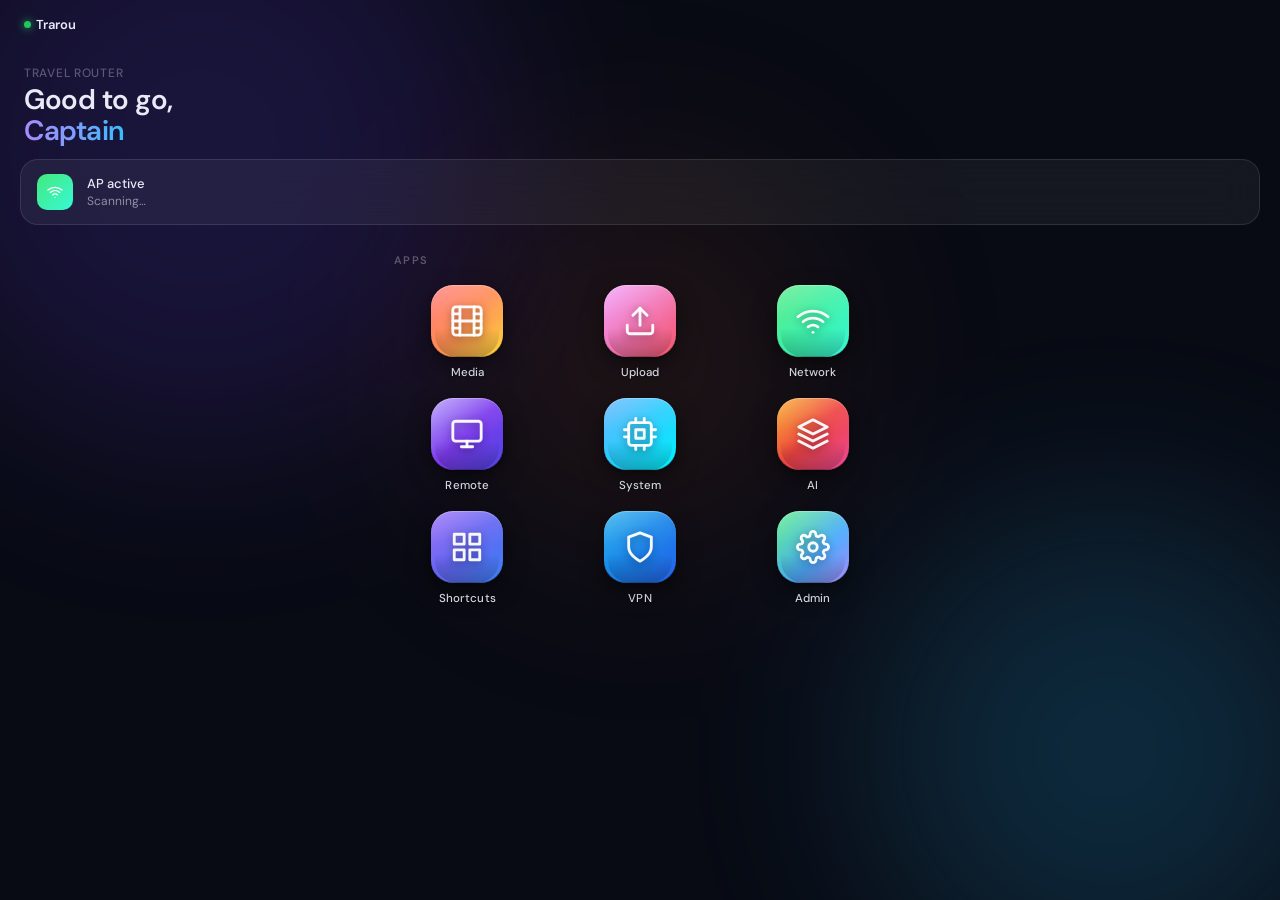
==== src/frontend/index.html @ cc1a1e9f "Update" ====
<!DOCTYPE html>
<html lang="en">
<head>
  <meta charset="UTF-8">
  <meta name="viewport" content="width=device-width, initial-scale=1.0, viewport-fit=cover">
  <meta name="apple-mobile-web-app-capable" content="yes">
  <meta name="theme-color" content="#080b14">
  <title>Trarou</title>
  <link rel="stylesheet" href="css/main.css">
</head>
<body>

<div class="mesh-bg"><div class="mesh-blob-3"></div></div>
<div id="toast"></div>

<!-- ═══════ PAGE: LOGIN ═══════ -->
<div id="page-login" class="page-section" style="display:none">
  <div class="login-wrap">
    <div class="login-card bevel">
      <div class="login-logo">
        <div class="login-logo-mark bevel">
          <svg viewBox="0 0 24 24" fill="none" stroke="currentColor" stroke-width="2" stroke-linecap="round" stroke-linejoin="round" style="color:#fff;width:30px;height:30px">
            <circle cx="12" cy="12" r="2"/>
            <path d="M16.24 7.76a6 6 0 010 8.49m-8.48-.01a6 6 0 010-8.49m11.31-2.82a10 10 0 010 14.14m-14.14 0a10 10 0 010-14.14"/>
          </svg>
        </div>
      </div>
      <div class="login-title">Trarou</div>
      <div class="login-sub" id="login-ssid-text">Connect to continue</div>
      <div class="login-error" id="login-error"></div>
      <div class="input-group">
        <label class="input-label">Username</label>
        <input class="input" id="login-username" type="text" placeholder="admin" autocomplete="username" autocapitalize="none">
      </div>
      <div class="input-group" style="margin-bottom:24px">
        <label class="input-label">Password</label>
        <input class="input" id="login-password" type="password" placeholder="&#8226;&#8226;&#8226;&#8226;&#8226;&#8226;&#8226;&#8226;" autocomplete="current-password">
      </div>
      <button class="btn btn-primary btn-full" id="login-btn">
        <span id="login-btn-text">Sign In</span>
        <span id="login-btn-spinner" class="spinner" style="display:none"></span>
      </button>
    </div>
    <div style="margin-top:20px;font-size:12px;color:var(--text-3);text-align:center">
      Trarou Travel Router &nbsp;&#183;&nbsp; v1.0
    </div>
  </div>
</div>

<!-- ═══════ PAGE: HOME ═══════ -->
<div id="page-home" class="page-section page" style="display:none">
  <div class="status-bar">
    <div class="ssid">
      <div class="status-dot" id="home-dot"></div>
      <span id="home-ssid">Trarou</span>
    </div>
    <div style="font-family:var(--font-mono);font-size:11px;color:var(--text-3)" id="home-time"></div>
  </div>
  <div class="greeting-block">
    <div class="greeting-eyebrow">Travel Router</div>
    <div class="greeting-title">Good to go,<br><span id="greeting-name">Captain</span></div>
  </div>
  <div style="padding:0 20px;margin-top:4px;position:relative;z-index:1">
    <div class="row-list" style="margin-bottom:0">
      <div class="row" id="quick-network-row" style="cursor:default">
        <div class="row-icon" style="background:var(--grad-network);border-radius:10px">
          <svg viewBox="0 0 24 24" fill="none" stroke="#fff" stroke-width="2" stroke-linecap="round" stroke-linejoin="round" style="width:16px;height:16px"><path d="M1.42 9a16 16 0 0121.16 0"/><path d="M5 12.55a11 11 0 0114.08 0"/><path d="M8.53 16.11a6 6 0 016.95 0"/><circle cx="12" cy="20" r="1" fill="#fff" stroke="none"/></svg>
        </div>
        <div class="row-body">
          <div class="row-title" style="font-size:13px" id="quick-ap">AP active</div>
          <div class="row-sub" id="quick-client">Scanning&#8230;</div>
        </div>
        <div class="row-end" id="quick-internet-badge"></div>
      </div>
    </div>
  </div>
  <div class="page-content" style="padding-top:28px">
    <div class="section-title">Apps</div>
    <div class="app-grid">
      <div class="app-icon" onclick="showPage('media')">
        <div class="app-icon-img icon-media">
          <svg viewBox="0 0 24 24" fill="none" stroke="rgba(255,255,255,0.95)" stroke-width="2" stroke-linecap="round" stroke-linejoin="round"><rect x="2" y="2" width="20" height="20" rx="2.18" ry="2.18"/><line x1="7" y1="2" x2="7" y2="22"/><line x1="17" y1="2" x2="17" y2="22"/><line x1="2" y1="12" x2="22" y2="12"/><line x1="2" y1="7" x2="7" y2="7"/><line x1="2" y1="17" x2="7" y2="17"/><line x1="17" y1="17" x2="22" y2="17"/><line x1="17" y1="7" x2="22" y2="7"/></svg>
        </div>
        <span class="app-icon-label">Media</span>
      </div>
      <div class="app-icon" id="app-upload" onclick="requireAdmin('upload')">
        <div class="app-icon-img icon-upload">
          <svg viewBox="0 0 24 24" fill="none" stroke="rgba(255,255,255,0.95)" stroke-width="2" stroke-linecap="round" stroke-linejoin="round"><path d="M21 15v4a2 2 0 01-2 2H5a2 2 0 01-2-2v-4"/><polyline points="17 8 12 3 7 8"/><line x1="12" y1="3" x2="12" y2="15"/></svg>
        </div>
        <span class="app-icon-label">Upload</span>
      </div>
      <div class="app-icon" onclick="showPage('network')">
        <div class="app-icon-img icon-network">
          <svg viewBox="0 0 24 24" fill="none" stroke="rgba(255,255,255,0.95)" stroke-width="2" stroke-linecap="round" stroke-linejoin="round"><path d="M1.42 9a16 16 0 0121.16 0"/><path d="M5 12.55a11 11 0 0114.08 0"/><path d="M8.53 16.11a6 6 0 016.95 0"/><circle cx="12" cy="20" r="1" fill="rgba(255,255,255,0.95)" stroke="none"/></svg>
        </div>
        <span class="app-icon-label">Network</span>
      </div>
      <div class="app-icon" id="app-vnc" onclick="requireAdmin('vnc')">
        <div class="app-icon-img icon-vnc">
          <svg viewBox="0 0 24 24" fill="none" stroke="rgba(255,255,255,0.95)" stroke-width="2" stroke-linecap="round" stroke-linejoin="round"><rect x="2" y="3" width="20" height="14" rx="2" ry="2"/><line x1="8" y1="21" x2="16" y2="21"/><line x1="12" y1="17" x2="12" y2="21"/></svg>
        </div>
        <span class="app-icon-label">Remote</span>
      </div>
      <div class="app-icon" onclick="showPage('system')">
        <div class="app-icon-img icon-system">
          <svg viewBox="0 0 24 24" fill="none" stroke="rgba(255,255,255,0.95)" stroke-width="2" stroke-linecap="round" stroke-linejoin="round"><rect x="4" y="4" width="16" height="16" rx="2" ry="2"/><rect x="9" y="9" width="6" height="6"/><line x1="9" y1="1" x2="9" y2="4"/><line x1="15" y1="1" x2="15" y2="4"/><line x1="9" y1="20" x2="9" y2="23"/><line x1="15" y1="20" x2="15" y2="23"/><line x1="20" y1="9" x2="23" y2="9"/><line x1="20" y1="14" x2="23" y2="14"/><line x1="1" y1="9" x2="4" y2="9"/><line x1="1" y1="14" x2="4" y2="14"/></svg>
        </div>
        <span class="app-icon-label">System</span>
      </div>
      <div class="app-icon" onclick="showPage('ai')">
        <div class="app-icon-img icon-ai">
          <svg viewBox="0 0 24 24" fill="none" stroke="rgba(255,255,255,0.95)" stroke-width="2" stroke-linecap="round" stroke-linejoin="round"><path d="M12 2L2 7l10 5 10-5-10-5z"/><path d="M2 17l10 5 10-5"/><path d="M2 12l10 5 10-5"/></svg>
        </div>
        <span class="app-icon-label">AI</span>
      </div>
      <div class="app-icon" onclick="showPage('shortcuts')">
        <div class="app-icon-img icon-shortcuts">
          <svg viewBox="0 0 24 24" fill="none" stroke="rgba(255,255,255,0.95)" stroke-width="2" stroke-linecap="round" stroke-linejoin="round"><rect x="3" y="3" width="7" height="7"/><rect x="14" y="3" width="7" height="7"/><rect x="14" y="14" width="7" height="7"/><rect x="3" y="14" width="7" height="7"/></svg>
        </div>
        <span class="app-icon-label">Shortcuts</span>
      </div>
      <div class="app-icon" onclick="showPage('tailscale')">
        <div class="app-icon-img icon-tailscale">
          <svg viewBox="0 0 24 24" fill="none" stroke="rgba(255,255,255,0.95)" stroke-width="2" stroke-linecap="round" stroke-linejoin="round"><path d="M12 22s8-4 8-10V5l-8-3-8 3v7c0 6 8 10 8 10z"/></svg>
        </div>
        <span class="app-icon-label">VPN</span>
      </div>
      <div class="app-icon" id="app-admin-login" onclick="showAdminLoginPrompt()">
        <div class="app-icon-img icon-settings">
          <svg viewBox="0 0 24 24" fill="none" stroke="rgba(255,255,255,0.95)" stroke-width="2" stroke-linecap="round" stroke-linejoin="round"><circle cx="12" cy="12" r="3"/><path d="M19.4 15a1.65 1.65 0 00.33 1.82l.06.06a2 2 0 010 2.83 2 2 0 01-2.83 0l-.06-.06a1.65 1.65 0 00-1.82-.33 1.65 1.65 0 00-1 1.51V21a2 2 0 01-2 2 2 2 0 01-2-2v-.09A1.65 1.65 0 009 19.4a1.65 1.65 0 00-1.82.33l-.06.06a2 2 0 01-2.83 0 2 2 0 010-2.83l.06-.06A1.65 1.65 0 004.68 15a1.65 1.65 0 00-1.51-1H3a2 2 0 01-2-2 2 2 0 012-2h.09A1.65 1.65 0 004.6 9a1.65 1.65 0 00-.33-1.82l-.06-.06a2 2 0 010-2.83 2 2 0 012.83 0l.06.06A1.65 1.65 0 009 4.68a1.65 1.65 0 001-1.51V3a2 2 0 012-2 2 2 0 012 2v.09a1.65 1.65 0 001 1.51 1.65 1.65 0 001.82-.33l.06-.06a2 2 0 012.83 0 2 2 0 010 2.83l-.06.06A1.65 1.65 0 0019.4 9a1.65 1.65 0 001.51 1H21a2 2 0 012 2 2 2 0 01-2 2h-.09a1.65 1.65 0 00-1.51 1z"/></svg>
        </div>
        <span class="app-icon-label" id="admin-icon-label">Admin</span>
      </div>
    </div>
  </div>
</div>

<!-- ═══════ PAGE: MEDIA ═══════ -->
<div id="page-media" class="page-section page" style="display:none">
  <div class="page-header">
    <button class="back-btn" onclick="showPage('home')"></button>
    <h1>Media</h1>
  </div>
  <div class="page-content page-enter">
    <div id="media-breadcrumb" class="section" style="display:none">
      <div class="row-list">
        <div class="row" id="media-breadcrumb-row" onclick="mediaNavUp()">
          <div class="row-body"><div class="row-title" style="font-size:13px">&#8592; Back</div></div>
        </div>
      </div>
    </div>
    <div id="media-folders" class="section"></div>
    <div id="media-files-section" class="section"></div>
    <div id="media-loading" style="text-align:center;padding:40px 0;color:var(--text-2);display:none">
      <div class="spinner" style="border-top-color:var(--accent)"></div>
    </div>
    <div id="media-empty" style="text-align:center;padding:60px 0;color:var(--text-3);display:none">
      <div style="font-size:40px;margin-bottom:12px">&#128233;</div>
      <div style="font-size:14px">No media files yet</div>
      <div style="font-size:12px;margin-top:6px">Upload content from the Upload app</div>
    </div>
  </div>
</div>

<!-- ═══════ PAGE: UPLOAD ═══════ -->
<div id="page-upload" class="page-section page" style="display:none">
  <div class="page-header">
    <button class="back-btn" onclick="showPage('home')"></button>
    <h1>Upload</h1>
  </div>
  <div class="page-content page-enter">
    <div class="section">
      <div class="section-title">Destination folder</div>
      <div class="input-group" style="margin-bottom:0">
        <input class="input" id="upload-folder" type="text" placeholder="/ (root)" autocapitalize="none">
      </div>
    </div>
    <div class="section">
      <div class="section-title">Files</div>
      <div class="drop-zone" id="drop-zone" onclick="document.getElementById('file-input').click()">
        <div class="drop-zone-icon">&#128193;</div>
        <div class="drop-zone-text">Tap to choose files</div>
        <div class="drop-zone-sub">or drag &amp; drop here</div>
      </div>
      <input type="file" id="file-input" multiple style="display:none">
    </div>
    <div id="upload-queue" class="section" style="display:none">
      <div class="section-title">Queue</div>
      <div class="row-list" id="upload-queue-list"></div>
    </div>
    <button class="btn btn-primary btn-full" id="upload-btn" style="display:none">
      <svg viewBox="0 0 24 24" fill="none" stroke="currentColor" stroke-width="2" style="width:16px;height:16px"><path d="M21 15v4a2 2 0 01-2 2H5a2 2 0 01-2-2v-4"/><polyline points="17 8 12 3 7 8"/><line x1="12" y1="3" x2="12" y2="15"/></svg>
      Upload All
    </button>
    <div id="upload-progress-wrap" style="display:none;margin-top:16px">
      <div style="font-size:13px;color:var(--text-2);margin-bottom:6px" id="upload-progress-label">Uploading&#8230;</div>
      <div class="progress-bar"><div class="progress-fill" id="upload-progress-fill" style="width:0%"></div></div>
    </div>
  </div>
</div>

<!-- ═══════ PAGE: NETWORK ═══════ -->
<div id="page-network" class="page-section page" style="display:none">
  <div class="page-header">
    <button class="back-btn" onclick="showPage('home')"></button>
    <h1>Network</h1>
  </div>
  <div class="page-content page-enter">
    <div class="section">
      <div class="section-title">Access Point</div>
      <div class="row-list">
        <div class="row" style="cursor:default">
          <div class="row-icon" style="background:var(--grad-network)">
            <svg viewBox="0 0 24 24" fill="none" stroke="#fff" stroke-width="2" stroke-linecap="round" stroke-linejoin="round" style="width:16px;height:16px"><path d="M1.42 9a16 16 0 0121.16 0"/><path d="M5 12.55a11 11 0 0114.08 0"/><path d="M8.53 16.11a6 6 0 016.95 0"/><circle cx="12" cy="20" r="1" fill="#fff" stroke="none"/></svg>
          </div>
          <div class="row-body">
            <div class="row-title" id="net-ap-ssid">&mdash;</div>
            <div class="row-sub" id="net-ap-ip">&mdash;</div>
          </div>
          <div id="net-ap-badge"></div>
        </div>
      </div>
    </div>
    <div class="section">
      <div class="section-title">Upstream Connection</div>
      <div class="row-list">
        <div class="row" style="cursor:default">
          <div class="row-icon" style="background:var(--grad-system)">
            <svg viewBox="0 0 24 24" fill="none" stroke="#fff" stroke-width="2" stroke-linecap="round" stroke-linejoin="round" style="width:16px;height:16px"><line x1="2" y1="12" x2="22" y2="12"/><path d="M12 2a15.3 15.3 0 014 10 15.3 15.3 0 01-4 10 15.3 15.3 0 01-4-10 15.3 15.3 0 014-10z"/><circle cx="12" cy="12" r="10"/></svg>
          </div>
          <div class="row-body">
            <div class="row-title" id="net-client-ssid">Not connected</div>
            <div class="row-sub" id="net-client-ip">&mdash;</div>
          </div>
          <div id="net-internet-badge"></div>
        </div>
        <div class="row" id="net-disconnect-row" style="display:none" onclick="disconnectWifi()">
          <div class="row-body"><div class="row-title" style="color:#f87171;font-size:13px">Disconnect</div></div>
        </div>
      </div>
    </div>
    <div class="section" id="net-scan-section">
      <div class="section-title" style="display:flex;align-items:center;justify-content:space-between">
        <span>Available Networks</span>
        <button class="btn btn-secondary" style="padding:6px 14px;font-size:12px" id="scan-btn" onclick="scanNetworks()">Scan</button>
      </div>
      <div id="net-scan-results">
        <div style="text-align:center;padding:32px 0;color:var(--text-3);font-size:13px">Press Scan to search for networks</div>
      </div>
    </div>
    <div id="net-connect-form" class="section" style="display:none">
      <div class="section-title">Connect to <span id="connect-ssid-label"></span></div>
      <div class="row-list" style="padding:16px">
        <div class="input-group">
          <label class="input-label">Password</label>
          <input class="input" id="connect-password" type="password" placeholder="Leave blank if open network">
        </div>
        <div style="display:flex;gap:10px;margin-top:4px">
          <button class="btn btn-secondary" style="flex:1" onclick="cancelConnect()">Cancel</button>
          <button class="btn btn-primary" style="flex:1" id="connect-btn" onclick="doConnect()">Connect</button>
        </div>
      </div>
    </div>
  </div>
</div>

<!-- ═══════ PAGE: REMOTE (VNC) ═══════ -->
<div id="page-vnc" class="page-section page" style="display:none">
  <div class="page-header">
    <button class="back-btn" onclick="showPage('home')"></button>
    <h1>Remote Desktop</h1>
  </div>
  <div class="page-content page-enter">
    <div class="section">
      <div class="vnc-frame-wrap" id="vnc-frame-wrap">
        <div class="vnc-placeholder" id="vnc-placeholder">
          <svg viewBox="0 0 24 24" fill="none" stroke="currentColor" stroke-width="1.5"><rect x="2" y="3" width="20" height="14" rx="2" ry="2"/><line x1="8" y1="21" x2="16" y2="21"/><line x1="12" y1="17" x2="12" y2="21"/></svg>
          <div>Remote desktop is off</div>
        </div>
        <iframe id="vnc-iframe" style="display:none" allow="fullscreen" allowfullscreen></iframe>
      </div>
    </div>
    <div class="section">
      <div class="row-list">
        <div class="row" style="cursor:default">
          <div class="row-body">
            <div class="row-title" style="font-size:13px">Status</div>
            <div class="row-sub" id="vnc-status-text">Stopped</div>
          </div>
          <div id="vnc-status-badge"></div>
        </div>
      </div>
    </div>
    <div style="display:flex;gap:10px">
      <button class="btn btn-success" style="flex:1" id="vnc-start-btn" onclick="startVnc()">
        <svg viewBox="0 0 24 24" fill="currentColor" style="width:14px;height:14px"><polygon points="5 3 19 12 5 21 5 3"/></svg>
        Start
      </button>
      <button class="btn btn-danger" style="flex:1" id="vnc-stop-btn" onclick="stopVnc()" disabled>
        <svg viewBox="0 0 24 24" fill="currentColor" style="width:14px;height:14px"><rect x="4" y="4" width="16" height="16" rx="2"/></svg>
        Stop
      </button>
      <button class="btn btn-secondary" id="vnc-open-btn" onclick="openVncTab()" style="display:none;padding:13px 16px" title="Open in new tab">
        <svg viewBox="0 0 24 24" fill="none" stroke="currentColor" stroke-width="2" style="width:15px;height:15px"><path d="M18 13v6a2 2 0 01-2 2H5a2 2 0 01-2-2V8a2 2 0 012-2h6"/><polyline points="15 3 21 3 21 9"/><line x1="10" y1="14" x2="21" y2="3"/></svg>
      </button>
    </div>
    <div class="section" style="margin-top:24px">
      <div class="section-title">About Remote Desktop</div>
      <div class="glass-2" style="padding:16px;font-size:13px;color:var(--text-2);line-height:1.6">
        Start the remote session to control the router&#8217;s desktop. Use this to connect to hotel or airport Wi-Fi networks with their own captive portals. Open in a new tab for a better experience.
      </div>
    </div>
  </div>
</div>

<!-- ═══════ PAGE: SYSTEM ═══════ -->
<div id="page-system" class="page-section page" style="display:none">
  <div class="page-header">
    <button class="back-btn" onclick="showPage('home')"></button>
    <h1>System</h1>
  </div>
  <div class="page-content page-enter">
    <div class="section">
      <div class="section-title">Hardware</div>
      <div class="stat-grid">
        <div class="stat-card bevel">
          <div class="stat-label">CPU</div>
          <div class="stat-value"><span id="sys-cpu">&mdash;</span><span class="stat-unit">%</span></div>
          <div class="stat-bar"><div class="stat-bar-fill" id="sys-cpu-bar" style="background:var(--grad-system);width:0%"></div></div>
        </div>
        <div class="stat-card bevel">
          <div class="stat-label">Memory</div>
          <div class="stat-value"><span id="sys-mem">&mdash;</span><span class="stat-unit">%</span></div>
          <div class="stat-bar"><div class="stat-bar-fill" id="sys-mem-bar" style="background:var(--grad-media);width:0%"></div></div>
        </div>
        <div class="stat-card bevel">
          <div class="stat-label">Disk</div>
          <div class="stat-value"><span id="sys-disk">&mdash;</span><span class="stat-unit">%</span></div>
          <div class="stat-bar"><div class="stat-bar-fill" id="sys-disk-bar" style="background:var(--grad-upload);width:0%"></div></div>
        </div>
        <div class="stat-card bevel">
          <div class="stat-label">Uptime</div>
          <div class="stat-value" style="font-size:18px" id="sys-uptime">&mdash;</div>
        </div>
      </div>
    </div>
    <div class="section">
      <div class="section-title">Info</div>
      <div class="row-list">
        <div class="row" style="cursor:default">
          <div class="row-body"><div class="row-title" style="font-size:13px">Hostname</div></div>
          <div class="row-end"><span style="font-family:var(--font-mono);font-size:12px" id="sys-hostname">&mdash;</span></div>
        </div>
        <div class="row" style="cursor:default">
          <div class="row-body"><div class="row-title" style="font-size:13px">Load Average</div></div>
          <div class="row-end"><span style="font-family:var(--font-mono);font-size:12px" id="sys-load">&mdash;</span></div>
        </div>
      </div>
    </div>
    <div class="section" id="sys-admin-section" style="display:none">
      <div class="section-title">Admin</div>
      <div class="row-list">
        <div class="row" onclick="showPage('change-password')">
          <div class="row-body"><div class="row-title" style="font-size:13px">Change Password</div></div>
          <div class="row-end"><svg viewBox="0 0 24 24" fill="none" stroke="currentColor" stroke-width="2" width="16" height="16"><path d="M9 18l6-6-6-6"/></svg></div>
        </div>
        <div class="row" onclick="confirmReboot()">
          <div class="row-body"><div class="row-title" style="font-size:13px;color:#fb923c">Reboot</div></div>
          <div class="row-end"><svg viewBox="0 0 24 24" fill="none" stroke="currentColor" stroke-width="2" width="16" height="16"><path d="M9 18l6-6-6-6"/></svg></div>
        </div>
        <div class="row" onclick="confirmShutdown()">
          <div class="row-body"><div class="row-title" style="font-size:13px;color:#f87171">Shutdown</div></div>
          <div class="row-end"><svg viewBox="0 0 24 24" fill="none" stroke="currentColor" stroke-width="2" width="16" height="16"><path d="M9 18l6-6-6-6"/></svg></div>
        </div>
      </div>
    </div>

    <div class="section">
      <div class="section-title">Updates</div>
      <div class="row-list">
        <div class="row" id="update-check-row" onclick="checkForUpdates()" style="cursor:pointer">
          <div class="row-body">
            <div class="row-title" style="font-size:13px" id="update-status-text">Check for updates</div>
            <div class="row-sub" id="update-version-text"></div>
          </div>
          <div id="update-badge"></div>
        </div>
      </div>
    </div>
  </div>
</div>

<!-- ═══════ PAGE: CHANGE PASSWORD ═══════ -->
<div id="page-change-password" class="page-section page" style="display:none">
  <div class="page-header">
    <button class="back-btn" onclick="showPage('system')"></button>
    <h1>Change Password</h1>
  </div>
  <div class="page-content page-enter">
    <div class="section">
      <div class="glass-2" style="padding:20px">
        <div class="input-group">
          <label class="input-label">New Password</label>
          <input class="input" id="new-pw-1" type="password" placeholder="Min 8 characters">
        </div>
        <div class="input-group" style="margin-bottom:20px">
          <label class="input-label">Confirm Password</label>
          <input class="input" id="new-pw-2" type="password" placeholder="Repeat password">
        </div>
        <button class="btn btn-primary btn-full" onclick="changePassword()">Update Password</button>
      </div>
    </div>
  </div>
</div>

<!-- ═══════ PAGE: ADMIN LOGIN ═══════ -->
<div id="page-admin-login" class="page-section" style="display:none">
  <div class="login-wrap">
    <div class="login-card bevel">
      <div style="display:flex;align-items:center;gap:12px;margin-bottom:28px">
        <button class="back-btn" onclick="showPage('home')"></button>
        <div>
          <div style="font-size:18px;font-weight:600">Admin Login</div>
          <div style="font-size:12px;color:var(--text-2)">Required for this feature</div>
        </div>
      </div>
      <div class="login-error" id="admin-login-error"></div>
      <div class="input-group">
        <label class="input-label">Password</label>
        <input class="input" id="admin-login-pw" type="password" placeholder="&#8226;&#8226;&#8226;&#8226;&#8226;&#8226;&#8226;&#8226;">
      </div>
      <button class="btn btn-primary btn-full" style="margin-top:8px" id="admin-login-btn" onclick="doAdminLogin()">Unlock</button>
    </div>
  </div>
</div>

<!-- ═══════ PAGE: AI CHAT ═══════ -->
<div id="page-ai" class="page-section page" style="display:none">
  <div class="page-header">
    <button class="back-btn" onclick="showPage('home')"></button>
    <h1>AI Assistant</h1>
    <div id="ai-backend-badge" style="margin-left:auto"></div>
  </div>
  <div style="padding:0 20px;margin-top:-12px;position:relative;z-index:1">
    <div id="ai-model-info"></div>
  </div>
  <div id="ai-model-mgmt" class="page-content" style="padding-top:8px;display:none"></div>
  <div class="page-content page-enter" style="display:flex;flex-direction:column;height:calc(100dvh - 80px)">
    <div id="ai-chat-messages" class="ai-chat-messages">
      <div class="ai-welcome">
        <div class="ai-welcome-icon">&#10022;</div>
        <div class="ai-welcome-title">Trarou AI</div>
        <div class="ai-welcome-sub">Ask me anything about your travel router -- setup, troubleshooting, networking, or general questions.</div>
        <div id="ai-quick-prompts" class="ai-quick-prompts">
          <button class="ai-quick-btn" onclick="setAiPrompt('How do I set up my Trarou router?')">Setup guide</button>
          <button class="ai-quick-btn" onclick="setAiPrompt('My devices cant connect to the Wi-Fi')">Troubleshoot Wi-Fi</button>
          <button class="ai-quick-btn" onclick="setAiPrompt('How do I use Tailscale VPN?')">Tailscale help</button>
        </div>
      </div>
    </div>
    <div class="ai-input-bar">
      <textarea id="ai-input" class="ai-input" placeholder="Ask something..." rows="1" onkeydown="aiInputKeydown(event)"></textarea>
      <button id="ai-send-btn" class="ai-send-btn" onclick="sendAiMessage()">
        <svg viewBox="0 0 24 24" fill="currentColor" width="20" height="20"><path d="M2.01 21L23 12 2.01 3 2 10l15 2-15 2z"/></svg>
      </button>
    </div>
  </div>
</div>

<!-- ═══════ PAGE: TAILSCALE ═══════ -->
<div id="page-tailscale" class="page-section page" style="display:none">
  <div class="page-header">
    <button class="back-btn" onclick="showPage('home')"></button>
    <h1>Tailscale VPN</h1>
  </div>
  <div class="page-content page-enter">
    <div class="section">
      <div class="section-title">Status</div>
      <div class="row-list">
        <div class="row" style="cursor:default">
          <div class="row-icon" style="background:linear-gradient(135deg,#0ea5e9,#2563eb)">
            <svg viewBox="0 0 24 24" fill="none" stroke="#fff" stroke-width="2" style="width:16px;height:16px"><path d="M12 22s8-4 8-10V5l-8-3-8 3v7c0 6 8 10 8 10z"/></svg>
          </div>
          <div class="row-body">
            <div class="row-title" style="font-size:13px" id="ts-status-text">Checking...</div>
            <div class="row-sub" id="ts-status-sub"></div>
          </div>
          <div id="ts-status-badge"></div>
        </div>
      </div>
    </div>
    <div class="section" id="ts-connect-section">
      <div class="section-title">Connect</div>
      <div class="glass-2" style="padding:16px">
        <div class="input-group">
          <label class="input-label">Auth Key (optional)</label>
          <input class="input" id="ts-auth-key" type="password" placeholder="Leave blank for browser auth">
        </div>
        <div style="display:flex;gap:10px">
          <button class="btn btn-primary" style="flex:1" id="ts-up-btn" onclick="tailscaleUp()">Connect</button>
          <button class="btn btn-danger" style="flex:1" id="ts-down-btn" onclick="tailscaleDown()" disabled>Disconnect</button>
        </div>
      </div>
    </div>
    <div class="section" id="ts-login-section" style="display:none">
      <div class="section-title">Authentication Required</div>
      <div class="glass-2" style="padding:16px;font-size:13px;color:var(--text-2)">
        <p>Open this link to authenticate Tailscale:</p>
        <a id="ts-login-url" href="#" target="_blank" style="color:var(--accent);word-break:break-all;display:block;margin:8px 0"></a>
      </div>
    </div>
    <div class="section" id="ts-exit-section" style="display:none">
      <div class="section-title">Exit Node</div>
      <div class="row-list" id="ts-exit-nodes"></div>
    </div>
    <div class="section" id="ts-peers-section">
      <div class="section-title">Devices</div>
      <div id="ts-peers-list">
        <div style="text-align:center;padding:32px 0;color:var(--text-3);font-size:13px">Connect to Tailscale to see devices</div>
      </div>
    </div>
  </div>
</div>

<!-- ═══════ PAGE: SHORTCUTS ═══════ -->
<div id="page-shortcuts" class="page-section page" style="display:none">
  <div class="page-header">
    <button class="back-btn" onclick="showPage('home')"></button>
    <h1>Shortcuts</h1>
  </div>
  <div class="page-content page-enter">
    <div class="section">
      <div class="section-title" style="display:flex;align-items:center;justify-content:space-between">
        <span>Custom Shortcuts</span>
        <button class="btn btn-secondary" style="padding:6px 14px;font-size:12px" onclick="showAddShortcut()">+ Add</button>
      </div>
      <div id="shortcuts-list" class="row-list"></div>
    </div>
    <div id="add-shortcut-form" class="section" style="display:none">
      <div class="section-title">Add Shortcut</div>
      <div class="glass-2" style="padding:16px">
        <div class="input-group">
          <label class="input-label">Name</label>
          <input class="input" id="shortcut-name" type="text" placeholder="My App">
        </div>
        <div class="input-group">
          <label class="input-label">URL</label>
          <input class="input" id="shortcut-url" type="url" placeholder="https://example.com">
        </div>
        <div class="input-group">
          <label class="input-label">Icon (emoji)</label>
          <input class="input" id="shortcut-icon" type="text" placeholder="&#128241;" maxlength="2">
        </div>
        <div style="display:flex;gap:10px">
          <button class="btn btn-secondary" style="flex:1" onclick="hideAddShortcut()">Cancel</button>
          <button class="btn btn-primary" style="flex:1" onclick="saveShortcut()">Save</button>
        </div>
      </div>
    </div>
  </div>
</div>

<!-- ═══════ PAGE: SETTINGS ═══════ -->
<div id="page-settings" class="page-section page" style="display:none">
  <div class="page-header">
    <button class="back-btn" onclick="showPage('home')"></button>
    <h1>Settings</h1>
  </div>
  <div class="page-content page-enter">
    <div class="section">
      <div class="section-title">Wi-Fi AP</div>
      <div class="glass-2" style="padding:16px">
        <div class="input-group">
          <label class="input-label">SSID</label>
          <input class="input" id="set-ssid" type="text" placeholder="Trarou">
        </div>
        <div class="input-group">
          <label class="input-label">Password (blank = open)</label>
          <input class="input" id="set-passphrase" type="password" placeholder="Leave blank for open network">
        </div>
        <div class="input-group">
          <label class="input-label">Channel</label>
          <input class="input" id="set-channel" type="number" min="1" max="14" placeholder="6">
        </div>
        <div class="input-group">
          <label class="input-label">Country Code</label>
          <input class="input" id="set-country" type="text" maxlength="2" placeholder="GB">
        </div>
      </div>
    </div>
    <div class="section">
      <div class="section-title">Captive Portal</div>
      <div class="glass-2" style="padding:16px">
        <label style="display:flex;align-items:center;gap:10px;cursor:pointer">
          <input type="checkbox" id="set-tools-only" style="width:18px;height:18px">
          <span style="font-size:13px">Tools-only mode (internet works immediately, tools require login)</span>
        </label>
      </div>
    </div>
    <button class="btn btn-primary btn-full" onclick="saveSettings()">Save Settings</button>
    <button class="btn btn-secondary btn-full" style="margin-top:10px" id="restart-ap-btn" onclick="restartAp()" style="display:none">Restart AP</button>
  </div>
</div>

<script src="js/core.js"></script>
<script src="js/pages.js"></script>
</body>
</html>
---- src/frontend/css/main.css ----
@import url('https://fonts.googleapis.com/css2?family=DM+Sans:wght@300;400;500;600&family=DM+Mono:wght@400;500&display=swap');

:root {
  --bg:           #080b14;
  --bg-2:         #0d1120;
  --surface:      rgba(255,255,255,0.055);
  --surface-2:    rgba(255,255,255,0.09);
  --surface-3:    rgba(255,255,255,0.13);
  --border:       rgba(255,255,255,0.10);
  --border-lit:   rgba(255,255,255,0.22);
  --text:         #e8eaf6;
  --text-2:       rgba(232,234,246,0.55);
  --text-3:       rgba(232,234,246,0.32);
  --accent:       #7c9fff;
  --accent-glow:  rgba(124,159,255,0.35);
  --grad-media:   linear-gradient(135deg, #ff6b6b 0%, #ff8e53 50%, #ffd93d 100%);
  --grad-network: linear-gradient(135deg, #43e97b 0%, #38f9d7 100%);
  --grad-vnc:     linear-gradient(135deg, #a78bfa 0%, #7c3aed 50%, #4f46e5 100%);
  --grad-upload:  linear-gradient(135deg, #f093fb 0%, #f5576c 100%);
  --grad-system:  linear-gradient(135deg, #4facfe 0%, #00f2fe 100%);
  --grad-settings:linear-gradient(135deg, #43e97b 0%, #4facfe 60%, #a78bfa 100%);
  --radius-sm:    10px;
  --radius-md:    18px;
  --radius-lg:    26px;
  --radius-xl:    34px;
  --shadow-sm:    0 2px 8px rgba(0,0,0,0.4);
  --shadow-md:    0 8px 32px rgba(0,0,0,0.5);
  --shadow-lg:    0 20px 60px rgba(0,0,0,0.6);
  --font:         'DM Sans', sans-serif;
  --font-mono:    'DM Mono', monospace;
  --ease-spring:  cubic-bezier(0.34, 1.56, 0.64, 1);
  --ease-out:     cubic-bezier(0.16, 1, 0.3, 1);
}

*, *::before, *::after { box-sizing: border-box; margin: 0; padding: 0; }

html {
  font-size: 16px;
  -webkit-text-size-adjust: 100%;
  scroll-behavior: smooth;
}

body {
  font-family: var(--font);
  background: var(--bg);
  color: var(--text);
  min-height: 100dvh;
  overflow-x: hidden;
  -webkit-font-smoothing: antialiased;
}

a { color: inherit; text-decoration: none; }
button { font-family: var(--font); cursor: pointer; border: none; background: none; }
input, select, textarea { font-family: var(--font); }

.mesh-bg {
  position: fixed;
  inset: 0;
  z-index: 0;
  overflow: hidden;
  pointer-events: none;
}
.mesh-bg::before,
.mesh-bg::after {
  content: '';
  position: absolute;
  border-radius: 50%;
  filter: blur(100px);
  opacity: 0.18;
}
.mesh-bg::before {
  width: 600px; height: 600px;
  background: radial-gradient(circle, #4f46e5 0%, #7c3aed 60%, transparent 100%);
  top: -150px; left: -100px;
  animation: mesh-drift-a 18s ease-in-out infinite alternate;
}
.mesh-bg::after {
  width: 500px; height: 500px;
  background: radial-gradient(circle, #0ea5e9 0%, #38bdf8 50%, transparent 100%);
  bottom: -100px; right: -80px;
  animation: mesh-drift-b 22s ease-in-out infinite alternate;
}
.mesh-blob-3 {
  position: absolute;
  width: 400px; height: 400px;
  border-radius: 50%;
  background: radial-gradient(circle, #f59e0b 0%, #ef4444 60%, transparent 100%);
  top: 40%; left: 50%;
  transform: translate(-50%, -50%);
  filter: blur(110px);
  opacity: 0.10;
  animation: mesh-drift-c 26s ease-in-out infinite alternate;
}
@keyframes mesh-drift-a {
  from { transform: translate(0,0) scale(1); }
  to   { transform: translate(80px, 120px) scale(1.2); }
}
@keyframes mesh-drift-b {
  from { transform: translate(0,0) scale(1.1); }
  to   { transform: translate(-100px, -80px) scale(0.9); }
}
@keyframes mesh-drift-c {
  from { transform: translate(-50%,-50%) scale(1); }
  to   { transform: translate(-40%,-60%) scale(1.3); }
}

.glass {
  background: var(--surface);
  backdrop-filter: blur(24px) saturate(180%);
  -webkit-backdrop-filter: blur(24px) saturate(180%);
  border: 1px solid var(--border);
  border-radius: var(--radius-lg);
}
.glass-2 {
  background: var(--surface-2);
  backdrop-filter: blur(20px) saturate(160%);
  -webkit-backdrop-filter: blur(20px) saturate(160%);
  border: 1px solid var(--border);
  border-radius: var(--radius-md);
}

.bevel {
  position: relative;
}
.bevel::before {
  content: '';
  position: absolute;
  inset: 0;
  border-radius: inherit;
  background: linear-gradient(145deg,
    rgba(255,255,255,0.15) 0%,
    rgba(255,255,255,0.04) 40%,
    transparent 60%
  );
  pointer-events: none;
  z-index: 1;
}

.page {
  position: relative;
  z-index: 1;
  min-height: 100dvh;
  display: flex;
  flex-direction: column;
}
.page-content {
  flex: 1;
  padding: 0 20px 100px;
  max-width: 540px;
  margin: 0 auto;
  width: 100%;
}

.app-grid {
  display: grid;
  grid-template-columns: repeat(3, 1fr);
  gap: 18px;
  padding: 8px 0;
}
.app-icon {
  display: flex;
  flex-direction: column;
  align-items: center;
  gap: 8px;
  cursor: pointer;
  user-select: none;
  -webkit-tap-highlight-color: transparent;
}
.app-icon-img {
  width: 72px;
  height: 72px;
  border-radius: 22px;
  position: relative;
  display: flex;
  align-items: center;
  justify-content: center;
  transition: transform 0.18s var(--ease-spring), box-shadow 0.18s ease;
  box-shadow:
    0 8px 24px rgba(0,0,0,0.45),
    0 2px 4px rgba(0,0,0,0.3),
    inset 0 1px 0 rgba(255,255,255,0.25),
    inset 0 -1px 0 rgba(0,0,0,0.2);
}
.app-icon-img svg {
  width: 34px;
  height: 34px;
  position: relative;
  z-index: 2;
  filter: drop-shadow(0 2px 4px rgba(0,0,0,0.4));
}
.app-icon-img::before {
  content: '';
  position: absolute;
  inset: 0;
  border-radius: 22px;
  background: linear-gradient(160deg,
    rgba(255,255,255,0.32) 0%,
    rgba(255,255,255,0.08) 35%,
    transparent 60%
  );
  z-index: 3;
  pointer-events: none;
}
.app-icon-img::after {
  content: '';
  position: absolute;
  bottom: 0; left: 4px; right: 4px;
  height: 40%;
  border-radius: 0 0 22px 22px;
  background: linear-gradient(to bottom, transparent, rgba(0,0,0,0.25));
  z-index: 1;
  pointer-events: none;
}
.app-icon:active .app-icon-img {
  transform: scale(0.88);
  box-shadow:
    0 3px 10px rgba(0,0,0,0.5),
    0 1px 2px rgba(0,0,0,0.4),
    inset 0 1px 0 rgba(255,255,255,0.2);
}
.app-icon-label {
  font-size: 11.5px;
  font-weight: 500;
  color: var(--text);
  text-align: center;
  letter-spacing: 0.01em;
  text-shadow: 0 1px 4px rgba(0,0,0,0.6);
}
.icon-media    { background: var(--grad-media); }
.icon-network  { background: var(--grad-network); }
.icon-vnc      { background: var(--grad-vnc); }
.icon-upload   { background: var(--grad-upload); }
.icon-system   { background: var(--grad-system); }
.icon-settings { background: var(--grad-settings); }

.status-bar {
  display: flex;
  align-items: center;
  justify-content: space-between;
  padding: 16px 24px 8px;
  font-size: 12px;
  font-weight: 500;
  color: var(--text-2);
  font-family: var(--font-mono);
  position: relative;
  z-index: 1;
}
.status-bar .ssid {
  display: flex;
  align-items: center;
  gap: 5px;
  color: var(--text);
  font-family: var(--font);
  font-size: 13px;
  font-weight: 600;
}
.status-dot {
  width: 7px; height: 7px;
  border-radius: 50%;
  background: #22c55e;
  box-shadow: 0 0 8px #22c55e;
  animation: pulse-dot 2.4s ease-in-out infinite;
}
.status-dot.offline { background: #ef4444; box-shadow: 0 0 8px #ef4444; }
@keyframes pulse-dot {
  0%, 100% { opacity: 1; }
  50% { opacity: 0.5; }
}

.page-header {
  padding: 16px 24px 20px;
  position: relative;
  z-index: 1;
  display: flex;
  align-items: center;
  gap: 14px;
}
.back-btn {
  width: 36px; height: 36px;
  border-radius: 12px;
  background: var(--surface-2);
  border: 1px solid var(--border);
  display: flex;
  align-items: center;
  justify-content: center;
  color: var(--text);
  transition: background 0.15s;
  flex-shrink: 0;
}
.back-btn:active { background: var(--surface-3); }
.back-btn svg { width: 18px; height: 18px; }
.page-header h1 {
  font-size: 22px;
  font-weight: 600;
  letter-spacing: -0.3px;
}

.section {
  margin-bottom: 28px;
}
.section-title {
  font-size: 11px;
  font-weight: 600;
  color: var(--text-3);
  text-transform: uppercase;
  letter-spacing: 0.12em;
  margin-bottom: 10px;
  padding: 0 4px;
}

.row-list {
  background: var(--surface);
  backdrop-filter: blur(20px);
  -webkit-backdrop-filter: blur(20px);
  border: 1px solid var(--border);
  border-radius: var(--radius-md);
  overflow: hidden;
}
.row {
  display: flex;
  align-items: center;
  gap: 14px;
  padding: 14px 16px;
  border-bottom: 1px solid var(--border);
  transition: background 0.15s;
  cursor: pointer;
  position: relative;
}
.row:last-child { border-bottom: none; }
.row:active { background: var(--surface-2); }
.row-icon {
  width: 36px; height: 36px;
  border-radius: 10px;
  display: flex;
  align-items: center;
  justify-content: center;
  flex-shrink: 0;
}
.row-icon svg { width: 18px; height: 18px; }
.row-body { flex: 1; min-width: 0; }
.row-title { font-size: 14px; font-weight: 500; }
.row-sub {
  font-size: 12px;
  color: var(--text-2);
  white-space: nowrap;
  overflow: hidden;
  text-overflow: ellipsis;
  margin-top: 1px;
}
.row-end {
  font-size: 12px;
  color: var(--text-3);
  flex-shrink: 0;
  display: flex;
  align-items: center;
  gap: 6px;
}
.row-end svg { opacity: 0.4; }

.badge {
  display: inline-flex;
  align-items: center;
  padding: 3px 9px;
  border-radius: 20px;
  font-size: 11px;
  font-weight: 600;
  letter-spacing: 0.02em;
}
.badge-green  { background: rgba(34,197,94,0.18);  color: #4ade80; }
.badge-red    { background: rgba(239,68,68,0.18);   color: #f87171; }
.badge-blue   { background: rgba(99,179,237,0.18);  color: #93c5fd; }
.badge-orange { background: rgba(251,146,60,0.18);  color: #fb923c; }

.btn {
  display: inline-flex;
  align-items: center;
  justify-content: center;
  gap: 8px;
  padding: 13px 24px;
  border-radius: var(--radius-sm);
  font-size: 14px;
  font-weight: 600;
  letter-spacing: 0.01em;
  transition: transform 0.15s var(--ease-spring), box-shadow 0.15s ease, opacity 0.15s;
  cursor: pointer;
  border: none;
  position: relative;
  overflow: hidden;
}
.btn:active { transform: scale(0.96); }
.btn:disabled { opacity: 0.4; cursor: not-allowed; }
.btn-primary {
  background: linear-gradient(135deg, #4f46e5, #7c3aed);
  color: #fff;
  box-shadow: 0 4px 20px rgba(124,58,237,0.45), inset 0 1px 0 rgba(255,255,255,0.2);
}
.btn-primary:active {
  box-shadow: 0 2px 8px rgba(124,58,237,0.3), inset 0 1px 0 rgba(255,255,255,0.15);
}
.btn-secondary {
  background: var(--surface-2);
  color: var(--text);
  border: 1px solid var(--border);
  box-shadow: var(--shadow-sm);
}
.btn-danger {
  background: linear-gradient(135deg, #dc2626, #ef4444);
  color: #fff;
  box-shadow: 0 4px 20px rgba(239,68,68,0.35);
}
.btn-success {
  background: linear-gradient(135deg, #059669, #10b981);
  color: #fff;
  box-shadow: 0 4px 20px rgba(16,185,129,0.35);
}
.btn-full { width: 100%; }

.input-group {
  margin-bottom: 14px;
}
.input-label {
  display: block;
  font-size: 12px;
  font-weight: 600;
  color: var(--text-3);
  text-transform: uppercase;
  letter-spacing: 0.1em;
  margin-bottom: 8px;
}
.input {
  width: 100%;
  background: var(--surface-2);
  border: 1px solid var(--border);
  border-radius: var(--radius-sm);
  padding: 13px 16px;
  font-size: 14px;
  color: var(--text);
  outline: none;
  transition: border-color 0.15s, box-shadow 0.15s;
  -webkit-appearance: none;
}
.input::placeholder { color: var(--text-3); }
.input:focus {
  border-color: rgba(124,159,255,0.5);
  box-shadow: 0 0 0 3px rgba(124,159,255,0.15);
}

#toast {
  position: fixed;
  bottom: 28px;
  left: 50%;
  transform: translateX(-50%) translateY(80px);
  background: var(--surface-3);
  backdrop-filter: blur(20px);
  -webkit-backdrop-filter: blur(20px);
  border: 1px solid var(--border-lit);
  border-radius: 30px;
  padding: 11px 22px;
  font-size: 13px;
  font-weight: 500;
  color: var(--text);
  z-index: 9999;
  transition: transform 0.35s var(--ease-spring), opacity 0.35s ease;
  opacity: 0;
  white-space: nowrap;
  box-shadow: var(--shadow-md);
  pointer-events: none;
}
#toast.show {
  transform: translateX(-50%) translateY(0);
  opacity: 1;
}

.spinner {
  width: 20px; height: 20px;
  border: 2px solid rgba(255,255,255,0.2);
  border-top-color: #fff;
  border-radius: 50%;
  animation: spin 0.7s linear infinite;
  display: inline-block;
}
@keyframes spin { to { transform: rotate(360deg); } }

.progress-bar {
  height: 4px;
  background: var(--surface-3);
  border-radius: 4px;
  overflow: hidden;
  margin-top: 8px;
}
.progress-fill {
  height: 100%;
  background: linear-gradient(90deg, #4f46e5, #7c3aed, #a78bfa);
  border-radius: 4px;
  transition: width 0.3s ease;
  background-size: 200% 100%;
  animation: shimmer 1.5s linear infinite;
}
@keyframes shimmer {
  0%   { background-position: 200% center; }
  100% { background-position: -200% center; }
}

.media-grid {
  display: grid;
  grid-template-columns: repeat(2, 1fr);
  gap: 12px;
}
.media-card {
  background: var(--surface);
  border: 1px solid var(--border);
  border-radius: var(--radius-md);
  overflow: hidden;
  cursor: pointer;
  transition: transform 0.15s var(--ease-spring), border-color 0.15s;
  backdrop-filter: blur(16px);
  -webkit-backdrop-filter: blur(16px);
}
.media-card:active { transform: scale(0.96); }
.media-card-thumb {
  width: 100%;
  aspect-ratio: 16/10;
  background: var(--surface-2);
  display: flex;
  align-items: center;
  justify-content: center;
  font-size: 28px;
  border-bottom: 1px solid var(--border);
}
.media-card-info {
  padding: 10px 12px;
}
.media-card-name {
  font-size: 12px;
  font-weight: 500;
  white-space: nowrap;
  overflow: hidden;
  text-overflow: ellipsis;
}
.media-card-meta {
  font-size: 11px;
  color: var(--text-3);
  margin-top: 2px;
}

.folder-row {
  display: flex;
  align-items: center;
  gap: 12px;
  padding: 12px 16px;
  border-radius: var(--radius-sm);
  cursor: pointer;
  transition: background 0.15s;
}
.folder-row:active { background: var(--surface-2); }

.signal-bars {
  display: flex;
  align-items: flex-end;
  gap: 2px;
  height: 14px;
}
.signal-bar {
  width: 3px;
  background: var(--text-3);
  border-radius: 1px;
  transition: background 0.2s;
}
.signal-bar.active { background: #22c55e; }
.signal-bar:nth-child(1) { height: 25%; }
.signal-bar:nth-child(2) { height: 50%; }
.signal-bar:nth-child(3) { height: 75%; }
.signal-bar:nth-child(4) { height: 100%; }

.stat-grid {
  display: grid;
  grid-template-columns: 1fr 1fr;
  gap: 12px;
}
.stat-card {
  background: var(--surface);
  border: 1px solid var(--border);
  border-radius: var(--radius-md);
  padding: 16px;
  backdrop-filter: blur(16px);
  -webkit-backdrop-filter: blur(16px);
  position: relative;
  overflow: hidden;
}
.stat-card::before {
  content: '';
  position: absolute;
  top: 0; left: 0; right: 0;
  height: 1px;
  background: linear-gradient(90deg, transparent, rgba(255,255,255,0.15), transparent);
}
.stat-label {
  font-size: 11px;
  font-weight: 600;
  color: var(--text-3);
  text-transform: uppercase;
  letter-spacing: 0.1em;
  margin-bottom: 8px;
}
.stat-value {
  font-size: 24px;
  font-weight: 300;
  font-family: var(--font-mono);
  letter-spacing: -0.5px;
}
.stat-unit {
  font-size: 12px;
  color: var(--text-2);
  margin-left: 2px;
}
.stat-bar {
  height: 3px;
  background: var(--surface-3);
  border-radius: 3px;
  margin-top: 10px;
  overflow: hidden;
}
.stat-bar-fill {
  height: 100%;
  border-radius: 3px;
  transition: width 0.8s var(--ease-out);
}

.greeting-block {
  padding: 24px 24px 8px;
  position: relative;
  z-index: 1;
}
.greeting-eyebrow {
  font-size: 12px;
  font-weight: 500;
  color: var(--text-3);
  letter-spacing: 0.06em;
  text-transform: uppercase;
  margin-bottom: 4px;
}
.greeting-title {
  font-size: 28px;
  font-weight: 600;
  letter-spacing: -0.5px;
  line-height: 1.1;
}
.greeting-title span {
  background: linear-gradient(90deg, #a78bfa, #7c9fff, #38bdf8);
  -webkit-background-clip: text;
  -webkit-text-fill-color: transparent;
  background-clip: text;
}

.login-wrap {
  min-height: 100dvh;
  display: flex;
  flex-direction: column;
  align-items: center;
  justify-content: center;
  padding: 24px;
  position: relative;
  z-index: 1;
}
.login-card {
  width: 100%;
  max-width: 380px;
  background: var(--surface);
  backdrop-filter: blur(32px) saturate(180%);
  -webkit-backdrop-filter: blur(32px) saturate(180%);
  border: 1px solid var(--border-lit);
  border-radius: var(--radius-xl);
  padding: 40px 32px 36px;
  position: relative;
  box-shadow: var(--shadow-lg);
}
.login-card::before {
  content: '';
  position: absolute;
  top: 0; left: 20px; right: 20px;
  height: 1px;
  background: linear-gradient(90deg, transparent, rgba(255,255,255,0.25), transparent);
}
.login-logo {
  display: flex;
  align-items: center;
  justify-content: center;
  margin-bottom: 32px;
}
.login-logo-mark {
  width: 64px; height: 64px;
  border-radius: 20px;
  background: linear-gradient(135deg, #4f46e5, #7c3aed, #a78bfa);
  display: flex;
  align-items: center;
  justify-content: center;
  box-shadow:
    0 12px 32px rgba(124,58,237,0.5),
    inset 0 1px 0 rgba(255,255,255,0.25),
    inset 0 -1px 0 rgba(0,0,0,0.2);
}
.login-title {
  font-size: 22px;
  font-weight: 600;
  letter-spacing: -0.3px;
  text-align: center;
  margin-bottom: 4px;
}
.login-sub {
  font-size: 13px;
  color: var(--text-2);
  text-align: center;
  margin-bottom: 32px;
}
.login-error {
  background: rgba(239,68,68,0.12);
  border: 1px solid rgba(239,68,68,0.25);
  border-radius: var(--radius-sm);
  padding: 10px 14px;
  font-size: 13px;
  color: #f87171;
  margin-bottom: 16px;
  display: none;
}
.login-error.show { display: block; }

.drop-zone {
  border: 2px dashed var(--border);
  border-radius: var(--radius-md);
  padding: 32px 20px;
  text-align: center;
  cursor: pointer;
  transition: border-color 0.2s, background 0.2s;
}
.drop-zone.drag-over {
  border-color: rgba(124,159,255,0.6);
  background: rgba(124,159,255,0.06);
}
.drop-zone-icon { font-size: 32px; margin-bottom: 10px; }
.drop-zone-text { font-size: 14px; color: var(--text-2); }
.drop-zone-sub  { font-size: 12px; color: var(--text-3); margin-top: 4px; }

.page-enter {
  animation: page-in 0.32s var(--ease-out) both;
}
@keyframes page-in {
  from { opacity: 0; transform: translateY(20px); }
  to   { opacity: 1; transform: translateY(0); }
}

.vnc-frame-wrap {
  border-radius: var(--radius-md);
  overflow: hidden;
  border: 1px solid var(--border);
  background: #000;
  aspect-ratio: 16/9;
  position: relative;
}
.vnc-frame-wrap iframe {
  width: 100%;
  height: 100%;
  border: none;
  display: block;
}
.vnc-placeholder {
  position: absolute;
  inset: 0;
  display: flex;
  flex-direction: column;
  align-items: center;
  justify-content: center;
  gap: 12px;
  color: var(--text-2);
  font-size: 14px;
}
.vnc-placeholder svg { width: 40px; height: 40px; opacity: 0.4; }

::-webkit-scrollbar { width: 4px; }
::-webkit-scrollbar-track { background: transparent; }
::-webkit-scrollbar-thumb {
  background: rgba(255,255,255,0.12);
  border-radius: 4px;
}

/* ── App icon gradients (extended) ────────────────────── */
.icon-ai { background: linear-gradient(135deg, #f59e0b 0%, #ef4444 50%, #ec4899 100%); }
.icon-tailscale { background: linear-gradient(135deg, #0ea5e9 0%, #2563eb 100%); }
.icon-shortcuts { background: linear-gradient(135deg, #8b5cf6 0%, #6366f1 50%, #3b82f6 100%); }

/* ── AI Chat ─────────────────────────────────────────── */
.ai-chat-messages {
  flex: 1;
  overflow-y: auto;
  padding: 0 0 16px;
}
.ai-welcome {
  text-align: center;
  padding: 60px 20px 40px;
}
.ai-welcome-icon {
  font-size: 48px;
  margin-bottom: 16px;
  background: linear-gradient(135deg, #f59e0b, #ec4899);
  -webkit-background-clip: text;
  -webkit-text-fill-color: transparent;
  background-clip: text;
}
.ai-welcome-title {
  font-size: 22px;
  font-weight: 600;
  margin-bottom: 8px;
}
.ai-welcome-sub {
  font-size: 14px;
  color: var(--text-2);
  max-width: 320px;
  margin: 0 auto 20px;
  line-height: 1.5;
}
.ai-quick-prompts {
  display: flex;
  flex-wrap: wrap;
  gap: 8px;
  justify-content: center;
}
.ai-quick-btn {
  padding: 8px 16px;
  border-radius: 20px;
  background: var(--surface-2);
  border: 1px solid var(--border);
  color: var(--text-2);
  font-size: 12px;
  cursor: pointer;
  transition: background 0.15s;
}
.ai-quick-btn:active { background: var(--surface-3); }
.ai-msg {
  display: flex;
  gap: 10px;
  margin-bottom: 16px;
  padding: 0 4px;
}
.ai-msg-user {
  justify-content: flex-end;
}
.ai-avatar {
  width: 28px;
  height: 28px;
  border-radius: 10px;
  background: linear-gradient(135deg, #f59e0b, #ec4899);
  display: flex;
  align-items: center;
  justify-content: center;
  font-size: 14px;
  flex-shrink: 0;
  margin-top: 2px;
}
.ai-bubble {
  max-width: 80%;
  padding: 12px 16px;
  border-radius: 18px;
  font-size: 14px;
  line-height: 1.5;
}
.ai-bubble-user {
  background: linear-gradient(135deg, #4f46e5, #7c3aed);
  color: #fff;
  border-bottom-right-radius: 6px;
}
.ai-bubble-assistant {
  background: var(--surface-2);
  border: 1px solid var(--border);
  border-bottom-left-radius: 6px;
}
.ai-bubble-content code {
  background: rgba(255,255,255,0.1);
  padding: 2px 6px;
  border-radius: 4px;
  font-family: var(--font-mono);
  font-size: 12px;
}
.ai-thinking {
  display: flex;
  gap: 4px;
  padding: 4px 0;
}
.ai-dot {
  width: 6px;
  height: 6px;
  border-radius: 50%;
  background: var(--text-3);
  animation: ai-dot-pulse 1.4s ease-in-out infinite;
}
.ai-dot:nth-child(2) { animation-delay: 0.2s; }
.ai-dot:nth-child(3) { animation-delay: 0.4s; }
@keyframes ai-dot-pulse {
  0%, 80%, 100% { opacity: 0.3; transform: scale(0.8); }
  40% { opacity: 1; transform: scale(1); }
}
.ai-input-bar {
  display: flex;
  align-items: flex-end;
  gap: 10px;
  padding: 12px 0;
  border-top: 1px solid var(--border);
}
.ai-input {
  flex: 1;
  background: var(--surface-2);
  border: 1px solid var(--border);
  border-radius: 20px;
  padding: 10px 16px;
  font-size: 14px;
  color: var(--text);
  resize: none;
  outline: none;
  max-height: 160px;
  font-family: var(--font);
}
.ai-input::placeholder { color: var(--text-3); }
.ai-input:focus {
  border-color: rgba(124,159,255,0.5);
}
.ai-send-btn {
  width: 40px;
  height: 40px;
  border-radius: 50%;
  background: linear-gradient(135deg, #f59e0b, #ec4899);
  border: none;
  color: #fff;
  display: flex;
  align-items: center;
  justify-content: center;
  cursor: pointer;
  flex-shrink: 0;
  transition: transform 0.15s var(--ease-spring), opacity 0.15s;
}
.ai-send-btn:active { transform: scale(0.9); }
.ai-send-btn:disabled { opacity: 0.4; cursor: not-allowed; }

/* ── Tailscale device list ───────────────────────────── */
.ts-device {
  display: flex;
  align-items: center;
  gap: 12px;
  padding: 12px 16px;
  border-bottom: 1px solid var(--border);
}
.ts-device:last-child { border-bottom: none; }
.ts-device-icon {
  width: 32px;
  height: 32px;
  border-radius: 8px;
  background: var(--surface-3);
  display: flex;
  align-items: center;
  justify-content: center;
  font-size: 16px;
  flex-shrink: 0;
}
.ts-device-online {
  width: 8px;
  height: 8px;
  border-radius: 50%;
  background: #22c55e;
  flex-shrink: 0;
}
.ts-device-offline {
  width: 8px;
  height: 8px;
  border-radius: 50%;
  background: var(--text-3);
  flex-shrink: 0;
}
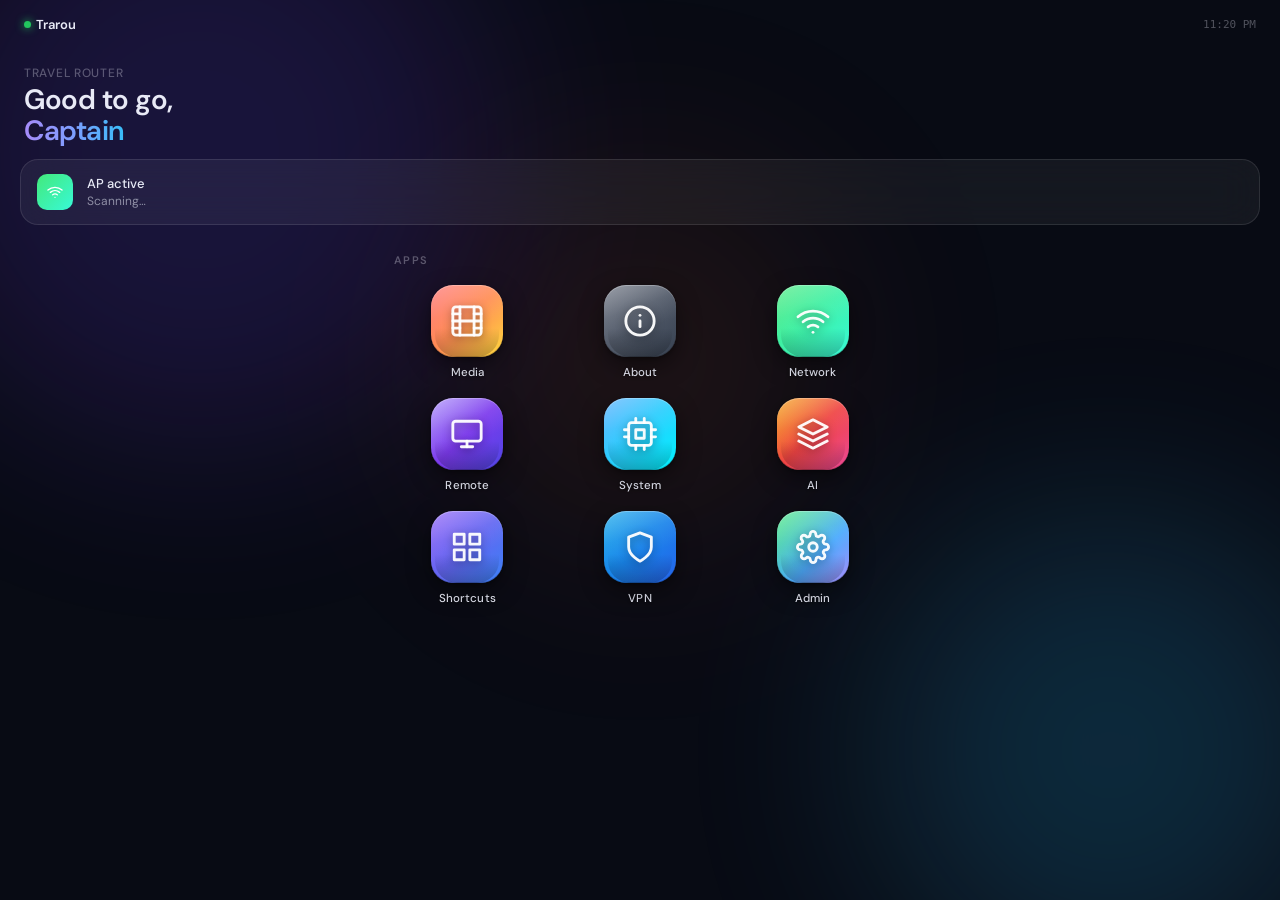
==== commit 2d933840: "Fix Bugs and Security Vulnerabilities" ====
--- a/src/frontend/index.html
+++ b/src/frontend/index.html
@@ -83,11 +83,11 @@
         </div>
         <span class="app-icon-label">Media</span>
       </div>
-      <div class="app-icon" id="app-upload" onclick="requireAdmin('upload')">
-        <div class="app-icon-img icon-upload">
-          <svg viewBox="0 0 24 24" fill="none" stroke="rgba(255,255,255,0.95)" stroke-width="2" stroke-linecap="round" stroke-linejoin="round"><path d="M21 15v4a2 2 0 01-2 2H5a2 2 0 01-2-2v-4"/><polyline points="17 8 12 3 7 8"/><line x1="12" y1="3" x2="12" y2="15"/></svg>
-        </div>
-        <span class="app-icon-label">Upload</span>
+      <div class="app-icon" onclick="showPage('about')">
+        <div class="app-icon-img icon-about">
+          <svg viewBox="0 0 24 24" fill="none" stroke="rgba(255,255,255,0.95)" stroke-width="2" stroke-linecap="round" stroke-linejoin="round"><circle cx="12" cy="12" r="10"/><line x1="12" y1="16" x2="12" y2="12"/><line x1="12" y1="8" x2="12.01" y2="8"/></svg>
+        </div>
+        <span class="app-icon-label">About</span>
       </div>
       <div class="app-icon" onclick="showPage('network')">
         <div class="app-icon-img icon-network">
@@ -140,6 +140,7 @@
   <div class="page-header">
     <button class="back-btn" onclick="showPage('home')"></button>
     <h1>Media</h1>
+    <button class="btn btn-secondary" style="padding:6px 14px;font-size:12px;margin-left:auto" onclick="requireAdmin('upload')">Upload</button>
   </div>
   <div class="page-content page-enter">
     <div id="media-breadcrumb" class="section" style="display:none">
@@ -434,6 +435,66 @@
   </div>
 </div>
 
+<!-- ═══════ PAGE: ABOUT ═══════ -->
+<div id="page-about" class="page-section page" style="display:none">
+  <div class="page-header">
+    <button class="back-btn" onclick="showPage('home')"></button>
+    <h1>About</h1>
+  </div>
+  <div class="page-content page-enter">
+    <div class="section">
+      <div style="text-align:center;padding:20px 0">
+        <div style="font-size:48px;margin-bottom:12px">&#128225;</div>
+        <div style="font-size:22px;font-weight:600">Trarou</div>
+        <div style="font-size:13px;color:var(--text-2);margin-top:4px">Travel Router</div>
+      </div>
+    </div>
+    <div class="section">
+      <div class="section-title">Version</div>
+      <div class="row-list">
+        <div class="row" style="cursor:default">
+          <div class="row-body"><div class="row-title" style="font-size:13px">Version</div></div>
+          <div class="row-end"><span style="font-family:var(--font-mono);font-size:12px" id="about-version">--</span></div>
+        </div>
+        <div class="row" style="cursor:default">
+          <div class="row-body"><div class="row-title" style="font-size:13px">Hostname</div></div>
+          <div class="row-end"><span style="font-family:var(--font-mono);font-size:12px" id="about-hostname">--</span></div>
+        </div>
+        <div class="row" style="cursor:default">
+          <div class="row-body"><div class="row-title" style="font-size:13px">Uptime</div></div>
+          <div class="row-end"><span style="font-family:var(--font-mono);font-size:12px" id="about-uptime">--</span></div>
+        </div>
+      </div>
+    </div>
+    <div class="section">
+      <div class="section-title">System</div>
+      <div class="row-list">
+        <div class="row" style="cursor:default">
+          <div class="row-body"><div class="row-title" style="font-size:13px">AP Interface</div></div>
+          <div class="row-end"><span style="font-family:var(--font-mono);font-size:12px" id="about-ap-iface">--</span></div>
+        </div>
+        <div class="row" style="cursor:default">
+          <div class="row-body"><div class="row-title" style="font-size:13px">Client Interface</div></div>
+          <div class="row-end"><span style="font-family:var(--font-mono);font-size:12px" id="about-client-iface">--</span></div>
+        </div>
+        <div class="row" style="cursor:default">
+          <div class="row-body"><div class="row-title" style="font-size:13px">Installed by</div></div>
+          <div class="row-end"><span style="font-size:12px" id="about-installer">--</span></div>
+        </div>
+      </div>
+    </div>
+    <div class="section">
+      <div class="section-title">Links</div>
+      <div class="row-list">
+        <div class="row" onclick="window.open('https://github.com/StuffzEZ/Trarou', '_blank')">
+          <div class="row-body"><div class="row-title" style="font-size:13px">GitHub Repository</div></div>
+          <div class="row-end"><svg viewBox="0 0 24 24" fill="none" stroke="currentColor" stroke-width="2" width="16" height="16"><path d="M18 13v6a2 2 0 01-2 2H5a2 2 0 01-2-2V8a2 2 0 012-2h6"/><polyline points="15 3 21 3 21 9"/><line x1="10" y1="14" x2="21" y2="3"/></svg></div>
+        </div>
+      </div>
+    </div>
+  </div>
+</div>
+
 <!-- ═══════ PAGE: AI CHAT ═══════ -->
 <div id="page-ai" class="page-section page" style="display:none">
   <div class="page-header">
@@ -598,7 +659,7 @@
       </div>
     </div>
     <button class="btn btn-primary btn-full" onclick="saveSettings()">Save Settings</button>
-    <button class="btn btn-secondary btn-full" style="margin-top:10px" id="restart-ap-btn" onclick="restartAp()" style="display:none">Restart AP</button>
+    <button class="btn btn-secondary btn-full" style="margin-top:10px;display:none" id="restart-ap-btn" onclick="restartAp()">Restart AP</button>
   </div>
 </div>
 
--- a/src/frontend/css/main.css
+++ b/src/frontend/css/main.css
@@ -786,6 +786,7 @@
 .icon-ai { background: linear-gradient(135deg, #f59e0b 0%, #ef4444 50%, #ec4899 100%); }
 .icon-tailscale { background: linear-gradient(135deg, #0ea5e9 0%, #2563eb 100%); }
 .icon-shortcuts { background: linear-gradient(135deg, #8b5cf6 0%, #6366f1 50%, #3b82f6 100%); }
+.icon-about { background: linear-gradient(135deg, #6b7280 0%, #374151 100%); }
 
 /* ── AI Chat ─────────────────────────────────────────── */
 .ai-chat-messages {
